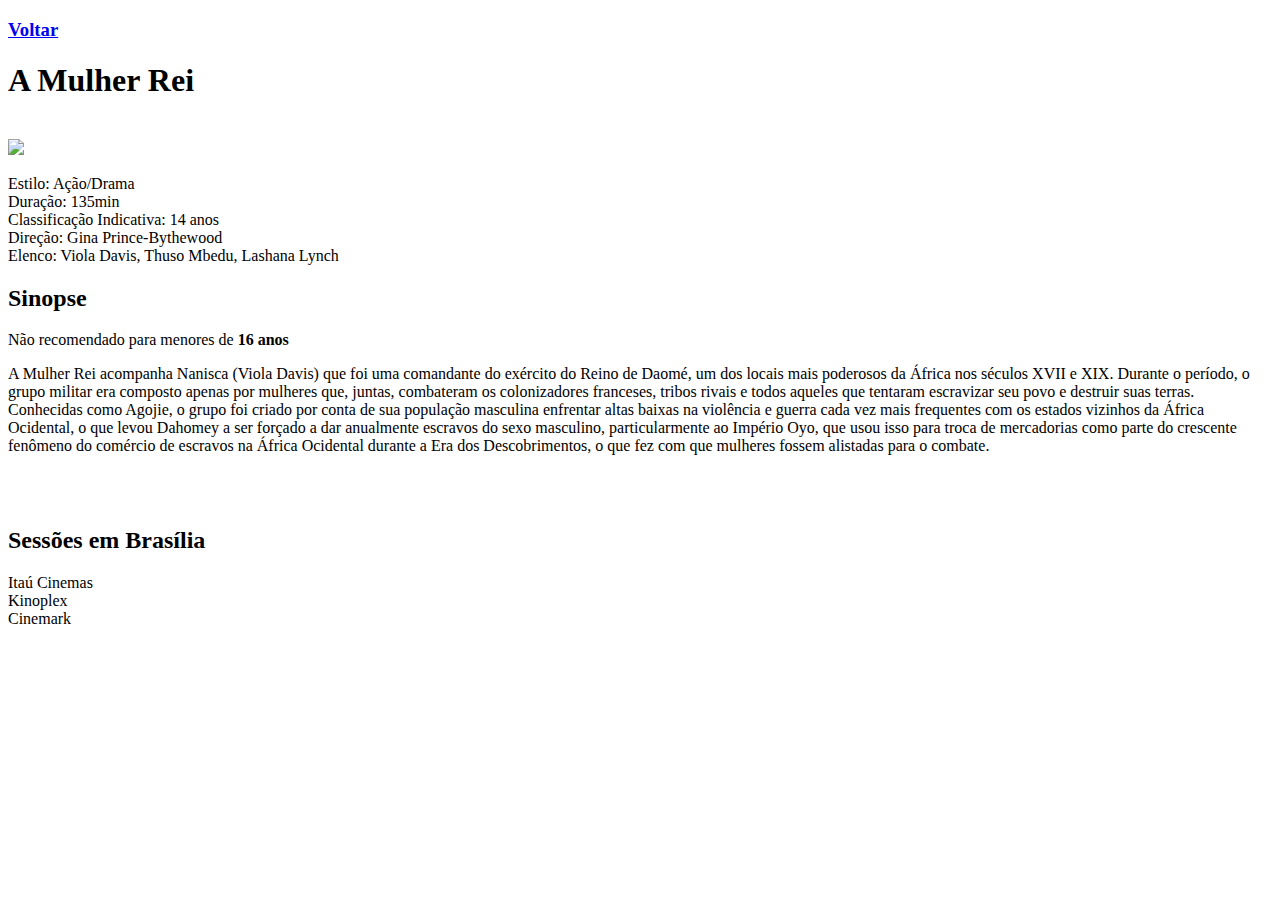
==== filmes/a_mulher_rei.html @ 0d14cae6 "Add files via upload" ====
<!DOCTYPE html>
<html>

<head>
    <meta charset="UTF-8">

    <title>A Mulher Rei</title>
    <link rel="stylesheet" href="/OI/CURSO_FORMACAO/EXERCICIO_1/css/style.css">


</head>

<body>
    <h3><a href="../index.html">Voltar</a></h3>

    <h1>A Mulher Rei</h1>

    <br>

    <div class="infos_filme">
        <img class="cartaz" src="/OI/CURSO_FORMACAO/EXERCICIO_1/cartazes/a_mulher_rei.jpg" height="500">
        <div class="detalhes_filme">

            <p>
                <span class="texto_cinza">Estilo: </span>Ação/Drama<br>

                <span class="texto_cinza">Duração: </span>135min <br>

                <span class="texto_cinza">Classificação Indicativa: </span>14 anos<br>

                <span class="texto_cinza">Direção: </span>Gina Prince-Bythewood<br>

                <span class="texto_cinza">Elenco: </span>Viola Davis, Thuso Mbedu, Lashana Lynch
            </p>
        </div>

    </div>

    <h2>Sinopse</h2>

    <p class="classificacao_indicativa">Não recomendado para menores de <b>16 anos</b></p>

    <p class="conteudo_do_filme">A Mulher Rei acompanha Nanisca (Viola Davis) que foi uma comandante do exército do Reino de Daomé, um dos locais mais poderosos da África nos séculos XVII e XIX. Durante o período, o grupo militar era composto apenas por mulheres que, juntas, combateram os colonizadores franceses, tribos rivais e todos aqueles que tentaram escravizar seu povo e destruir suas terras. Conhecidas como Agojie, o grupo foi criado por conta de sua população masculina enfrentar altas baixas na violência e guerra cada vez mais frequentes com os estados vizinhos da África Ocidental, o que levou Dahomey a ser forçado a dar anualmente escravos do sexo masculino, particularmente ao Império Oyo, que usou isso para troca de mercadorias como parte do crescente fenômeno do comércio de escravos na África Ocidental durante a Era dos Descobrimentos, o que fez com que mulheres fossem alistadas para o combate.</p>
    <br>
    <br>

    <h2 class="links_cinemas_bsb">Sessões em Brasília</h2>

    <a onclick="window.open('https://www.itaucinemas.com.br/filme/a-mulher-rei','_blank')">Itaú Cinemas</a><br>

    <a onclick="window.open('https://www.kinoplex.com.br/filmes/sinopse/a-mulher-rei/4457?data=20220925','_blank')">Kinoplex</a><br>

    <a onclick="window.open('https://www.cinemark.com.br/filme/a-mulher-rei','_blank')">Cinemark</a><br>

</body>

</html>
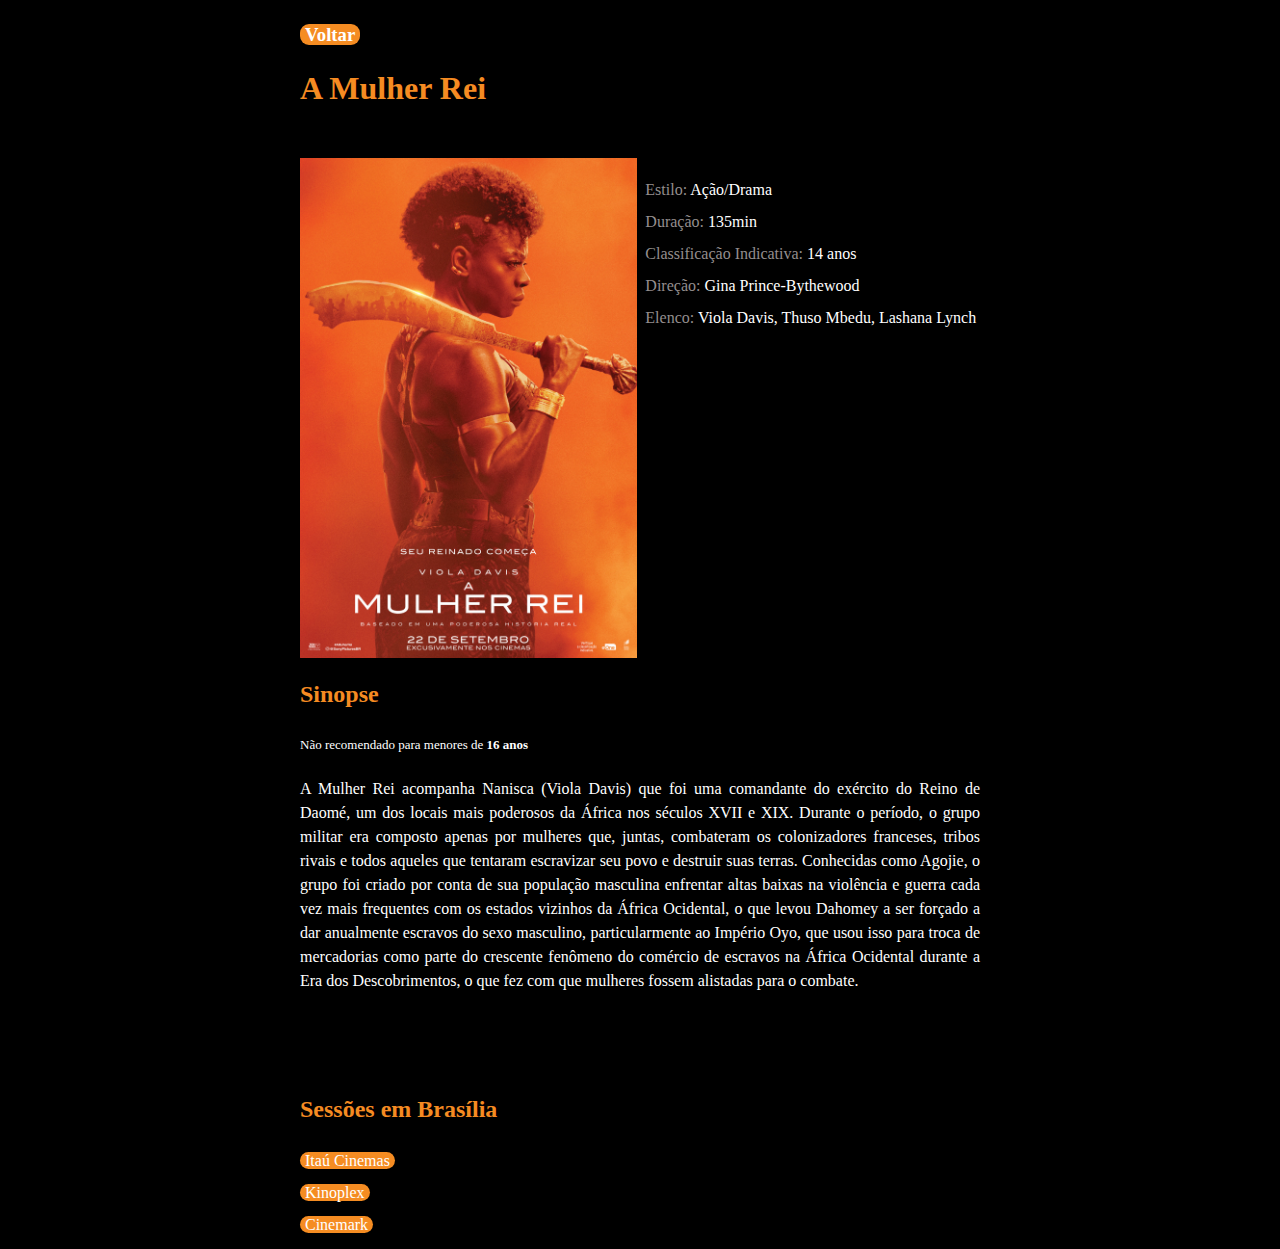
==== commit 8942344b: "teste" ====
--- a/filmes/a_mulher_rei.html
+++ b/filmes/a_mulher_rei.html
@@ -5,20 +5,20 @@
     <meta charset="UTF-8">
 
     <title>A Mulher Rei</title>
-    <link rel="stylesheet" href="/OI/CURSO_FORMACAO/EXERCICIO_1/css/style.css">
+    <link rel="stylesheet" href="/css/style.css">
 
 
 </head>
 
 <body>
-    <h3><a href="../index.html">Voltar</a></h3>
+    <h3><a href="/index.html">Voltar</a></h3>
 
     <h1>A Mulher Rei</h1>
 
     <br>
 
     <div class="infos_filme">
-        <img class="cartaz" src="/OI/CURSO_FORMACAO/EXERCICIO_1/cartazes/a_mulher_rei.jpg" height="500">
+        <img class="cartaz" src="/cartazes/a_mulher_rei.jpg" height="500">
         <div class="detalhes_filme">
 
             <p>
--- a/css/style.css
+++ b/css/style.css
@@ -0,0 +1,79 @@
+body {
+  background-color: black;
+  font-family: Georgia, "Times New Roman", Times, serif;
+  line-height: 32px;
+  margin-left: 50px;
+  margin-right: 50px;
+}
+
+
+@media (min-width: 1250px) {
+  body {
+    margin-left: 300px;
+    margin-right: 300px;
+  }
+}
+
+.conteudo_do_filme {
+  text-align: justify;
+  line-height: 24px;
+}
+
+h1,
+h2 {
+  color: #f58b22;
+}
+
+p {
+  color: white;
+}
+
+table,
+th,
+td {
+  text-align: center;
+}
+
+.flex {
+  display: flex;
+  justify-content: space-around;
+  flex-wrap: wrap;
+}
+
+.flex_coluna {
+  display: flex;
+  flex-direction: column;
+  align-items: center;
+}
+
+a {
+  color: white;
+  text-decoration: none;
+  background-color: #f58c22;
+  border-radius: 9px;
+  padding-left: 5px;
+  padding-right: 5px;
+  cursor: pointer;
+}
+a:hover {
+  color: white;
+  text-decoration: underline;
+}
+
+a:active {
+  color: rgb(13, 13, 13);
+  text-decoration: none;
+}
+
+.infos_filme {
+  display: flex;
+  flex-wrap: nowrap;
+  line-height: 32px;
+}
+.texto_cinza {
+  color: rgb(148, 142, 142);
+  padding-left: 8px;
+}
+.classificacao_indicativa {
+  font-size: small;
+}
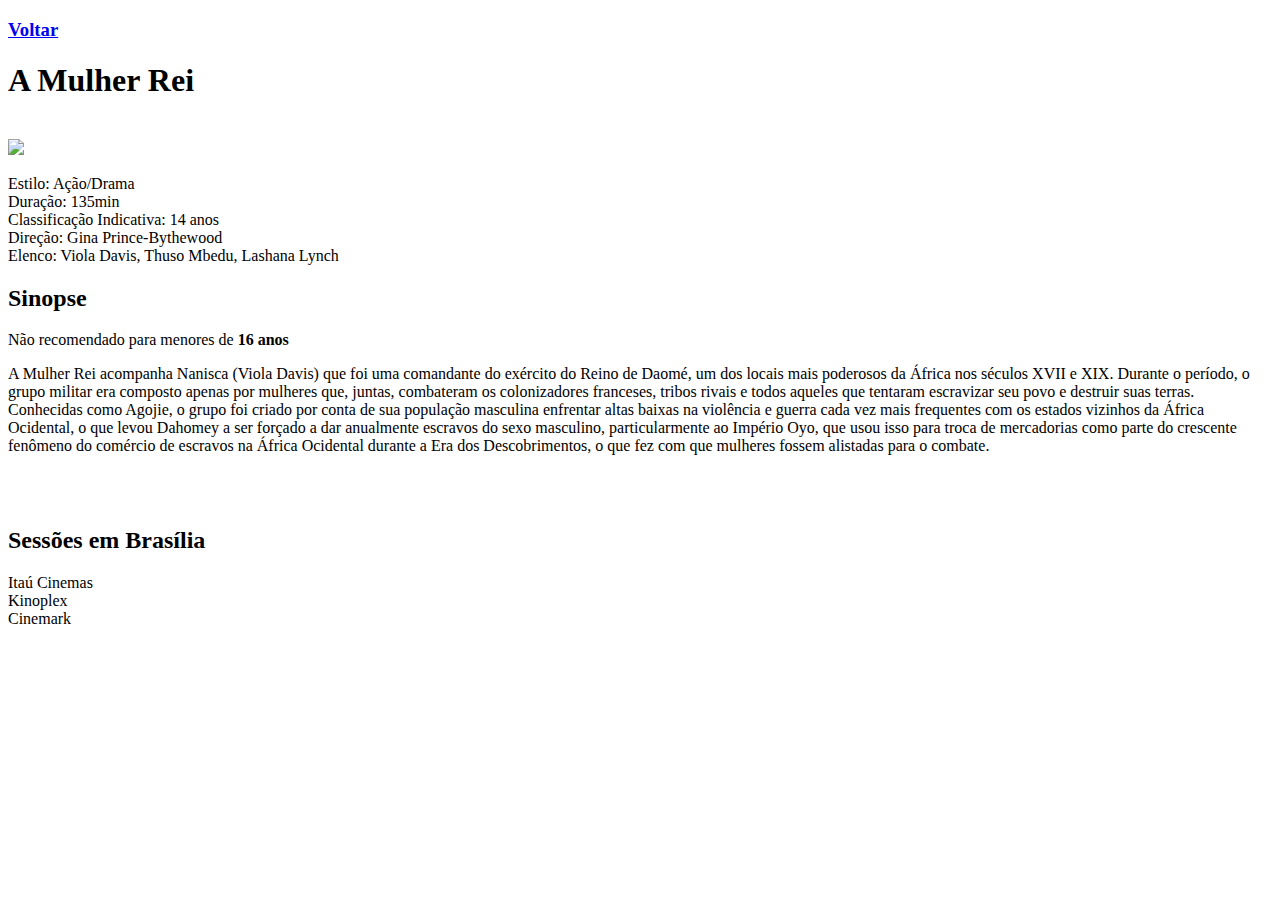
==== commit 97510586: "imagens" ====
--- a/filmes/a_mulher_rei.html
+++ b/filmes/a_mulher_rei.html
@@ -5,20 +5,20 @@
     <meta charset="UTF-8">
 
     <title>A Mulher Rei</title>
-    <link rel="stylesheet" href="/css/style.css">
+    <link rel="stylesheet" href="css/style.css">
 
 
 </head>
 
 <body>
-    <h3><a href="/index.html">Voltar</a></h3>
+    <h3><a href="../index.html">Voltar</a></h3>
 
     <h1>A Mulher Rei</h1>
 
     <br>
 
     <div class="infos_filme">
-        <img class="cartaz" src="/cartazes/a_mulher_rei.jpg" height="500">
+        <img class="cartaz" src="cartazes/a_mulher_rei.jpg" height="500">
         <div class="detalhes_filme">
 
             <p>
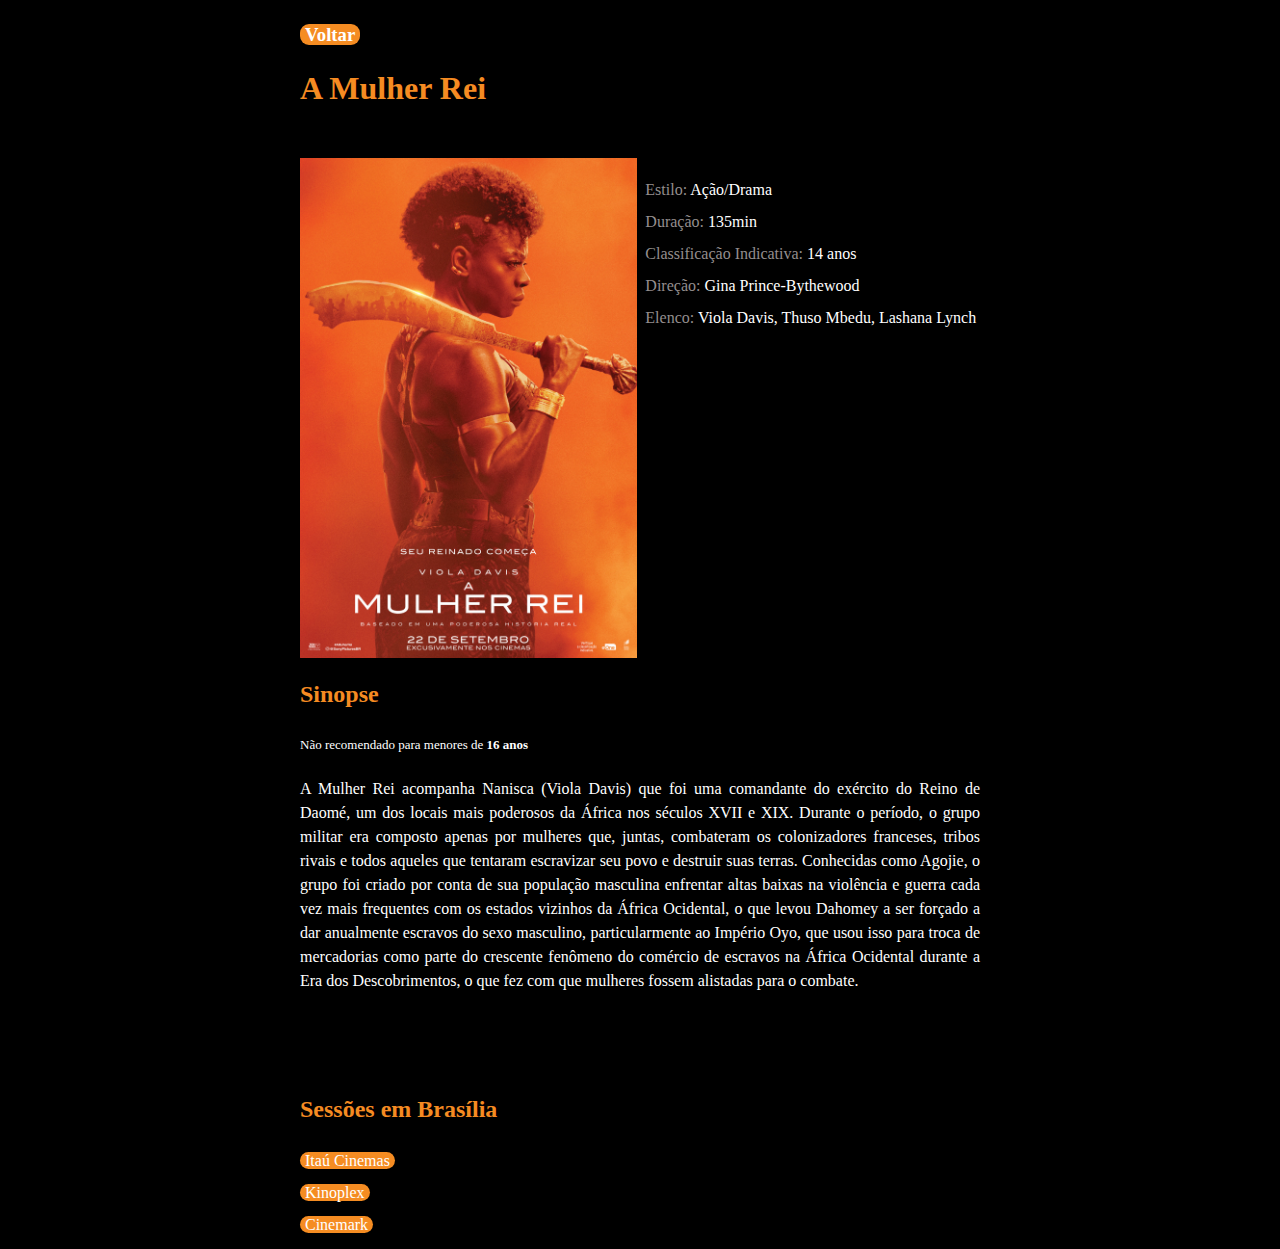
==== commit 74d431ce: "site estático referências corrigidas" ====
--- a/filmes/a_mulher_rei.html
+++ b/filmes/a_mulher_rei.html
@@ -5,7 +5,7 @@
     <meta charset="UTF-8">
 
     <title>A Mulher Rei</title>
-    <link rel="stylesheet" href="css/style.css">
+    <link rel="stylesheet" href="../css/style.css">
 
 
 </head>
@@ -18,7 +18,7 @@
     <br>
 
     <div class="infos_filme">
-        <img class="cartaz" src="cartazes/a_mulher_rei.jpg" height="500">
+        <img class="cartaz" src="../cartazes/a_mulher_rei.jpg" height="500">
         <div class="detalhes_filme">
 
             <p>
--- a/css/style.css
+++ b/css/style.css
@@ -0,0 +1,79 @@
+body {
+  background-color: black;
+  font-family: Georgia, "Times New Roman", Times, serif;
+  line-height: 32px;
+  margin-left: 50px;
+  margin-right: 50px;
+}
+
+
+@media (min-width: 1250px) {
+  body {
+    margin-left: 300px;
+    margin-right: 300px;
+  }
+}
+
+.conteudo_do_filme {
+  text-align: justify;
+  line-height: 24px;
+}
+
+h1,
+h2 {
+  color: #f58b22;
+}
+
+p {
+  color: white;
+}
+
+table,
+th,
+td {
+  text-align: center;
+}
+
+.flex {
+  display: flex;
+  justify-content: space-around;
+  flex-wrap: wrap;
+}
+
+.flex_coluna {
+  display: flex;
+  flex-direction: column;
+  align-items: center;
+}
+
+a {
+  color: white;
+  text-decoration: none;
+  background-color: #f58c22;
+  border-radius: 9px;
+  padding-left: 5px;
+  padding-right: 5px;
+  cursor: pointer;
+}
+a:hover {
+  color: white;
+  text-decoration: underline;
+}
+
+a:active {
+  color: rgb(13, 13, 13);
+  text-decoration: none;
+}
+
+.infos_filme {
+  display: flex;
+  flex-wrap: nowrap;
+  line-height: 32px;
+}
+.texto_cinza {
+  color: rgb(148, 142, 142);
+  padding-left: 8px;
+}
+.classificacao_indicativa {
+  font-size: small;
+}
